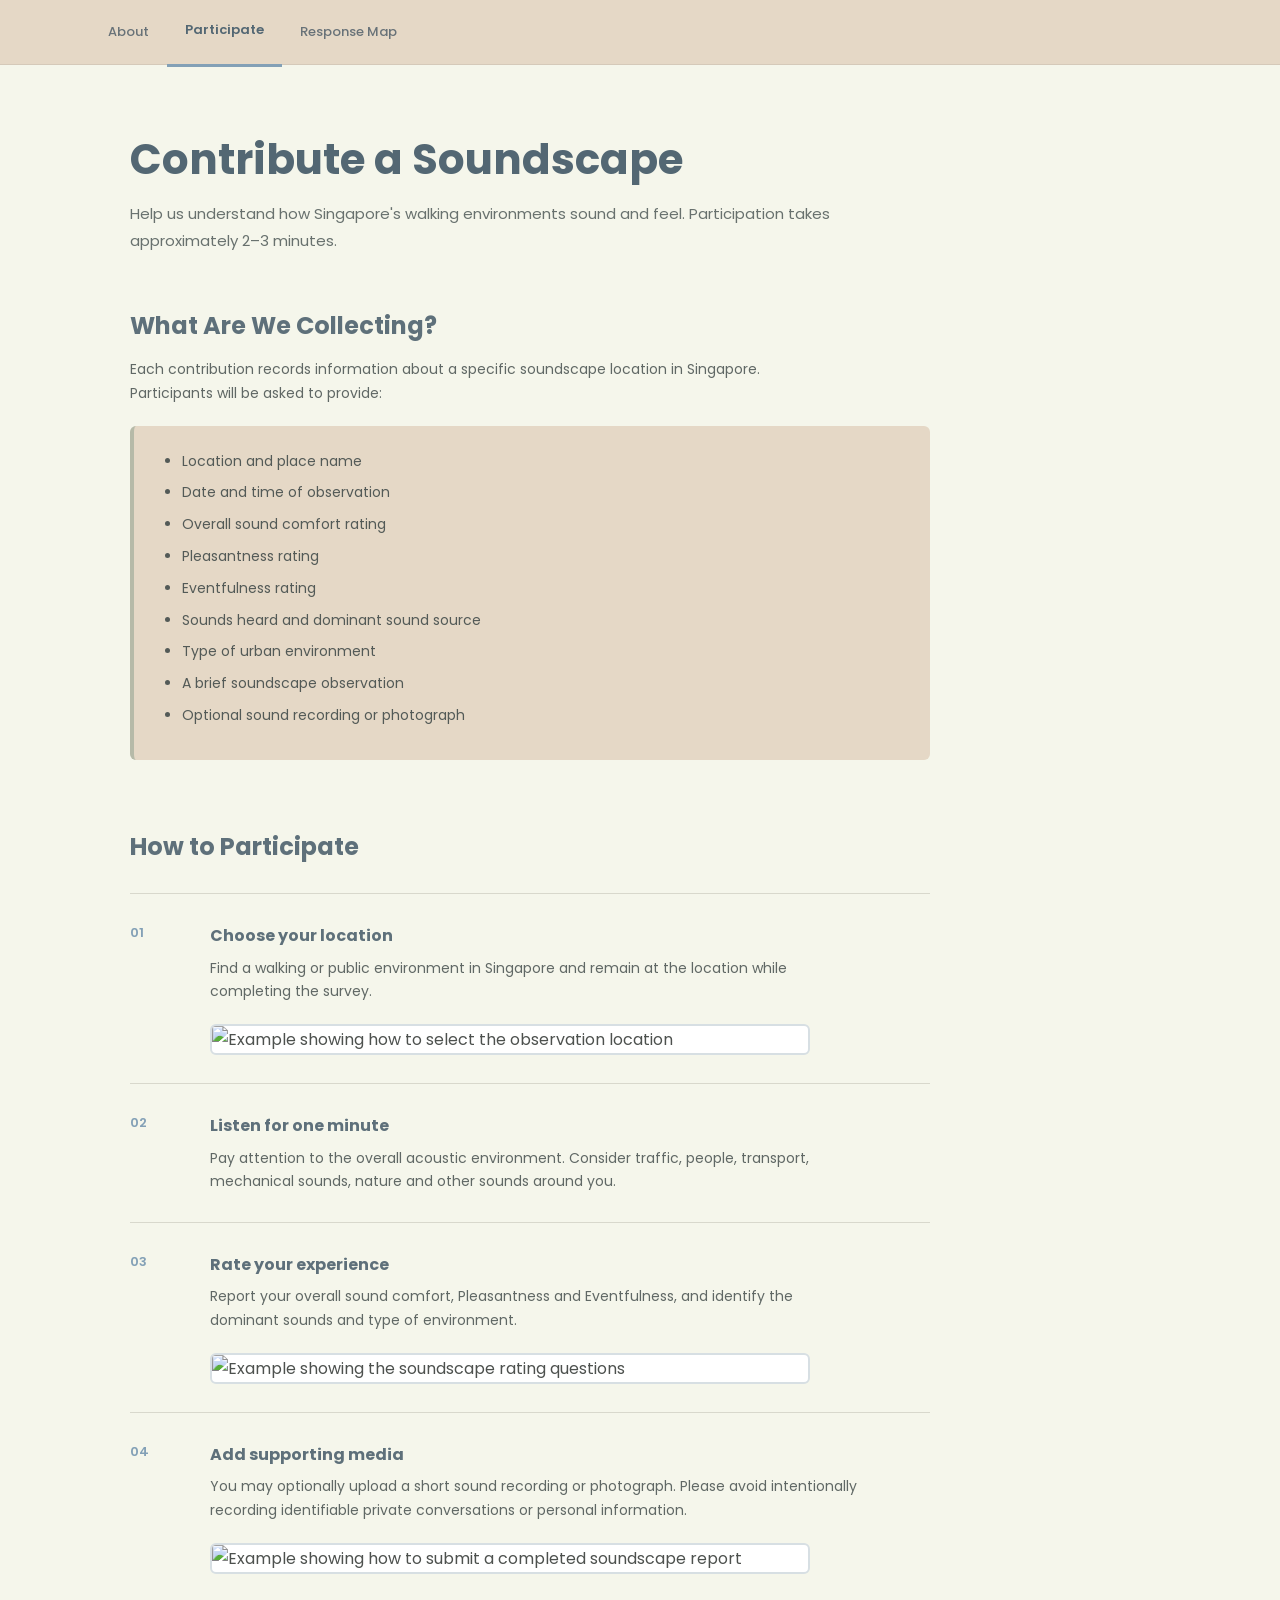
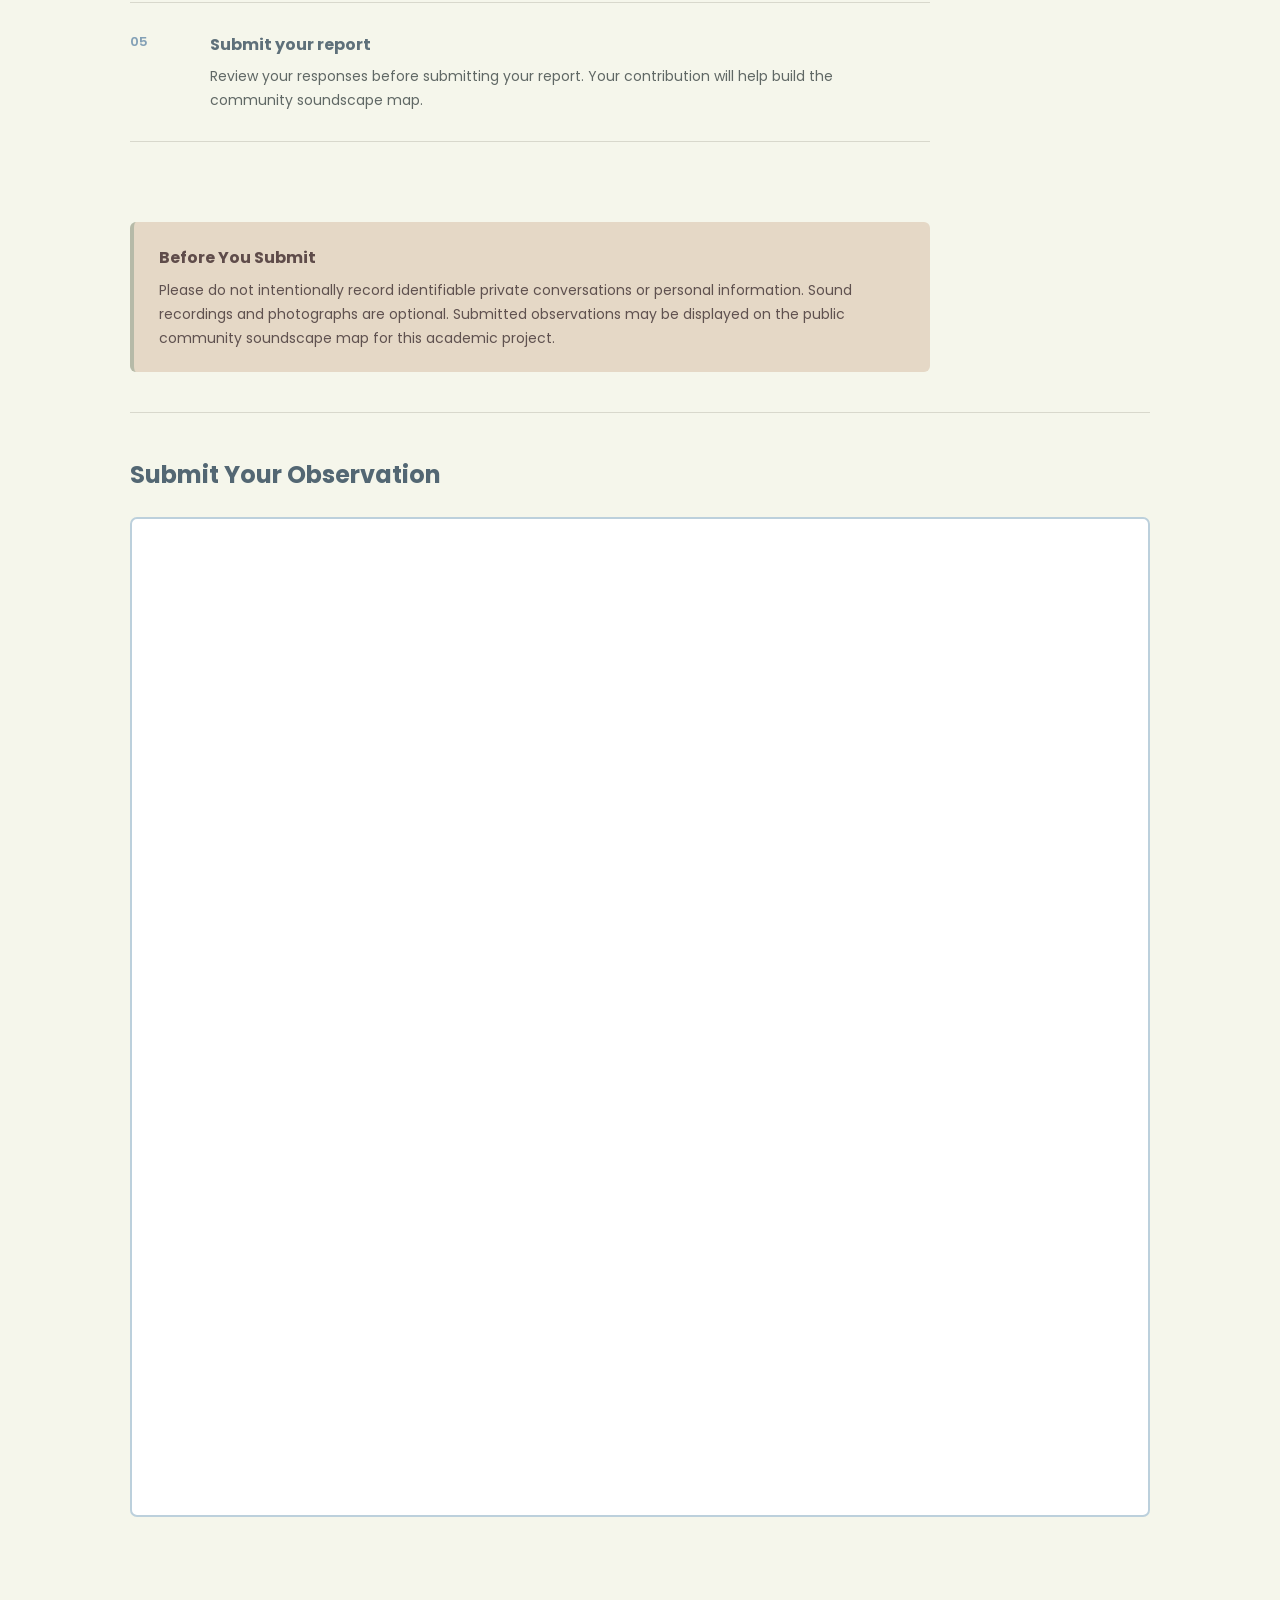
==== crowdsourcing.html @ 05c8371d "Initial Upload" ====
<!DOCTYPE html>
<html>
    
<head>
    <title>Participate | Singapore Soundscape Report</title>
    <link rel="stylesheet" href="css/style.css">
</head>

<body>   
    <div class="topnav">
        <a href="index.html">About</a>
        <a class="active" href="crowdsourcing.html">Participate</a>
        <a href="map.html">Response Map</a> 
    </div>
    <div class="page-container">

        <h1>Contribute a Soundscape</h1>

        <p class="intro">
            Help us understand how Singapore's walking environments
            sound and feel. Participation takes approximately
            2–3 minutes.
        </p>

        <div class="data-collected">

            <h2>What Are We Collecting?</h2>

            <p>
                Each contribution records information about a specific
                soundscape location in Singapore. Participants will be
                asked to provide:
            </p>

            <ul>
                <li>Location and place name</li>
                <li>Date and time of observation</li>
                <li>Overall sound comfort rating</li>
                <li>Pleasantness rating</li>
                <li>Eventfulness rating</li>
                <li>Sounds heard and dominant sound source</li>
                <li>Type of urban environment</li>
                <li>A brief soundscape observation</li>
                <li>Optional sound recording or photograph</li>
            </ul>

        </div>


        <div class="instructions">

            <h2>How to Participate</h2>


            <div class="instruction-step">

                <span class="step-number">01</span>

                <div>
                    <h3>Choose your location</h3>

                    <p>
                        Find a walking or public environment in Singapore
                        and remain at the location while completing the
                        survey.
                    </p>

                    <img
                        class="instruction-image"
                        src="images/location-guide.png"
                        alt="Example showing how to select the observation location">
                </div>

            </div>


            <div class="instruction-step">

                <span class="step-number">02</span>

                <div>
                    <h3>Listen for one minute</h3>

                    <p>
                        Pay attention to the overall acoustic environment.
                        Consider traffic, people, transport, mechanical
                        sounds, nature and other sounds around you.
                    </p>
                </div>

            </div>


            <div class="instruction-step">

                <span class="step-number">03</span>

                <div>
                    <h3>Rate your experience</h3>

                    <p>
                        Report your overall sound comfort, Pleasantness
                        and Eventfulness, and identify the dominant sounds
                        and type of environment.
                    </p>

                    <img
                        class="instruction-image"
                        src="images/rating-guide.png"
                        alt="Example showing the soundscape rating questions">
                </div>

            </div>


            <div class="instruction-step">

                <span class="step-number">04</span>

                <div>
                    <h3>Add supporting media</h3>

                    <p>
                        You may optionally upload a short sound recording
                        or photograph. Please avoid intentionally recording
                        identifiable private conversations or personal
                        information.
                    </p>

                    <img
                        class="instruction-image"
                        src="images/media-guide.png"
                        alt="Example showing how to submit a completed soundscape report">
                </div>

            </div>


            <div class="instruction-step">

                <span class="step-number">05</span>

                <div>
                    <h3>Submit your report</h3>

                    <p>
                        Review your responses before submitting your report.
                        Your contribution will help build the community
                        soundscape map.
                    </p>
                </div>

            </div>

        </div>

        <div class="privacy-note">

            <h3>Before You Submit</h3>

            <p>
                Please do not intentionally record identifiable private
                conversations or personal information. Sound recordings and
                photographs are optional. Submitted observations may be displayed
                on the public community soundscape map for this academic project.
            </p>

        </div>


        <div class="survey-section">

            <h2>Submit Your Observation</h2>

            <iframe
                src="https://singaporesoundscape.ushahidi.io/post/create/2"
                width="100%"
                height="1000"
                frameborder="0"
                allow="geolocation; microphone"
                title="Singapore Soundscape Report Survey">
            </iframe>

        </div>

    </div>
</body>
</html>
---- css/style.css ----
/* ==================================================
   SINGAPORE SOUNDSCAPE REPORT
   DEP5118 Assignment 3

   COLOUR PALETTE
   Ivory        #F5F6EB
   Sage Green   #B6BAA8
   Dusty Rose   #D0A19D
   Sand Stone   #E5D8C6
   Dusty Blue   #83A0B6
   ================================================== */

@import url('https://fonts.googleapis.com/css2?family=Poppins:wght@400;500;600&display=swap');


/* ==================================================
   GENERAL
   ================================================== */

* {
    box-sizing: border-box;
}

html {
    scroll-behavior: smooth;
}

body {
    margin: 0;
    padding: 0;

    font-family: 'Poppins', sans-serif;

    color: #4D514E;
    background-color: #F5F6EB;

    line-height: 1.7;
}

h1,
h2,
h3,
p {
    margin-top: 0;
}

h1 {
    font-size: 42px;
    line-height: 1.2;
    margin-bottom: 25px;

    color: #536773;
}

h2 {
    font-size: 24px;
    line-height: 1.4;
    margin-bottom: 20px;

    color: #5E707A;
}

h3 {
    font-size: 16px;
    margin-bottom: 7px;

    color: #5E707A;
}

p {
    font-size: 14px;
}


/* ==================================================
   NAVIGATION
   ================================================== */

.topnav {
    width: 100%;
    height: 65px;

    display: flex;
    align-items: center;

    padding: 0 7%;

    background-color: #E5D8C6;
    border-bottom: 1px solid #D5C9B9;

    position: sticky;
    top: 0;
    z-index: 1000;
}

.topnav a {
    color: #687278;

    padding: 22px 18px;

    text-decoration: none;
    font-size: 13px;
    font-weight: 500;

    transition:
        color 0.2s ease,
        background-color 0.2s ease;
}

.topnav a:hover {
    color: #536773;
    background-color: rgba(131, 160, 182, 0.15);
}

.topnav a.active {
    color: #536773;
    font-weight: 600;

    border-bottom: 3px solid #83A0B6;
}


/* ==================================================
   HOME PAGE
   ================================================== */

.hero {
    min-height: calc(100vh - 65px);

    display: flex;
    flex-direction: column;
    justify-content: center;

    max-width: 850px;

    margin: 0 auto;
    padding: 80px 40px;
}

.eyebrow {
    font-size: 12px;
    font-weight: 600;

    letter-spacing: 1.5px;
    text-transform: uppercase;

    margin-bottom: 20px;

    color: #83A0B6;
}

.hero h1 {
    font-size: 56px;
    margin-bottom: 20px;

    color: #536773;
}

.hero h2 {
    max-width: 700px;

    font-size: 25px;
    font-weight: 400;

    color: #718087;

    margin-bottom: 40px;
}

.hero p:not(.eyebrow) {
    max-width: 700px;

    font-size: 15px;
    line-height: 1.9;

    color: #59615E;
}


/* ==================================================
   BUTTON
   ================================================== */

.button {
    display: inline-block;
    align-self: flex-start;

    margin-top: 25px;
    padding: 13px 22px;

    background-color: #83A0B6;
    color: #FFFFFF;

    text-decoration: none;
    font-size: 13px;
    font-weight: 500;

    border-radius: 5px;

    transition:
        background-color 0.2s ease,
        transform 0.2s ease;
}

.button:hover {
    background-color: #6F8EA5;
    color: #FFFFFF;

    transform: translateY(-1px);
}


/* ==================================================
   STANDARD PAGE LAYOUT
   ================================================== */

.page-container {
    max-width: 1100px;

    margin: 0 auto;
    padding: 70px 40px 100px;
}

.page-container > h1 {
    margin-bottom: 15px;
}

.intro {
    max-width: 700px;

    color: #68716E;

    font-size: 15px;
    line-height: 1.8;

    margin-bottom: 55px;
}


/* ==================================================
   WHAT ARE WE COLLECTING?
   ================================================== */

.data-collected {
    max-width: 800px;

    margin-bottom: 70px;
}

.data-collected h2 {
    margin-bottom: 15px;
}

.data-collected p {
    max-width: 700px;

    color: #606865;
}

.data-collected ul {
    padding: 24px 30px 24px 48px;
    margin-top: 20px;

    background-color: #E5D8C6;

    border-left: 4px solid #B6BAA8;
    border-radius: 6px;
}

.data-collected li {
    margin-bottom: 8px;

    font-size: 14px;
    color: #535A57;
}


/* ==================================================
   PARTICIPATION INSTRUCTIONS
   ================================================== */

.instructions {
    max-width: 800px;

    margin-bottom: 80px;
}

.instructions > h2 {
    margin-bottom: 30px;
}

.instruction-step {
    display: grid;

    grid-template-columns: 60px 1fr;
    gap: 20px;

    padding: 28px 0;

    border-top: 1px solid #D8D8CC;
}

.instruction-step:last-child {
    border-bottom: 1px solid #D8D8CC;
}

.step-number {
    font-size: 13px;
    font-weight: 600;

    color: #83A0B6;
}

.instruction-step h3 {
    font-size: 16px;

    color: #5E707A;
}

.instruction-step p {
    max-width: 650px;

    margin-bottom: 0;

    color: #606865;
}


/* ==================================================
   INSTRUCTION IMAGES
   ================================================== */

.instruction-image {
    display: block;

    width: 100%;
    max-width: 600px;

    margin-top: 20px;

    background-color: #FFFFFF;

    border: 2px solid #D7DFE3;
    border-radius: 6px;
}

.image-caption {
    margin-top: 7px !important;

    font-size: 11px !important;
    color: #7A817E !important;
}


/* ==================================================
   PRIVACY NOTE
   ================================================== */

.privacy-note {
    max-width: 800px;

    margin: 40px 0;
    padding: 22px 25px;

    background-color: #E5D8C6;

    border-left: 4px solid #B6BAA8;
    border-radius: 6px;
}

.privacy-note h3 {
    margin-bottom: 8px;

    color: #5F4C4A;
}

.privacy-note p {
    margin-bottom: 0;

    color: #5F514F;
}


/* ==================================================
   USHAHIDI SURVEY
   ================================================== */

.survey-section {
    margin-top: 40px;

    padding-top: 45px;

    border-top: 1px solid #D8D8CC;
}

.survey-section h2 {
    margin-bottom: 25px;

    color: #536773;
}

.survey-section iframe {
    display: block;

    width: 100%;

    background-color: #FFFFFF;

    border: 2px solid #BCD0DC;
    border-radius: 7px;
}


/* ==================================================
   RESPONSE MAP
   ================================================== */

.map-frame {
    width: 100%;

    margin-top: 30px;
    margin-bottom: 50px;

    background-color: #FFFFFF;

    border: 2px solid #BCD0DC;
    border-radius: 7px;

    overflow: hidden;
}

.map-frame iframe {
    display: block;

    width: 100%;

    border: 0;
}

.map-explanation {
    max-width: 750px;

    padding: 25px;

    background-color: #E5D8C6;

    border-left: 4px solid #B6BAA8;
    border-radius: 6px;
}

.map-explanation h2 {
    margin-bottom: 15px;

    color: #5F4C4A;
}

.map-explanation p {
    color: #606865;
}

.map-explanation p:last-child {
    margin-bottom: 0;
}


/* ==================================================
   LINKS
   ================================================== */

a {
    color: #718FA6;
}

a:hover {
    color: #536773;
}


/* ==================================================
   TEXT SELECTION
   ================================================== */

::selection {
    background-color: #BCD1DE;
    color: #4B5960;
}


/* ==================================================
   MOBILE
   ================================================== */

@media (max-width: 750px) {

    .topnav {
        padding: 0 15px;
    }

    .topnav a {
        padding: 22px 10px;
        font-size: 11px;
    }

    .hero {
        padding: 60px 25px;
    }

    .hero h1 {
        font-size: 38px;
    }

    .hero h2 {
        font-size: 20px;
    }

    .page-container {
        padding: 50px 25px 80px;
    }

    h1 {
        font-size: 32px;
    }

    .instruction-step {
        grid-template-columns: 40px 1fr;
        gap: 12px;
    }

    .survey-section iframe {
        height: 900px;
    }

    .map-frame iframe {
        height: 600px;
    }
}
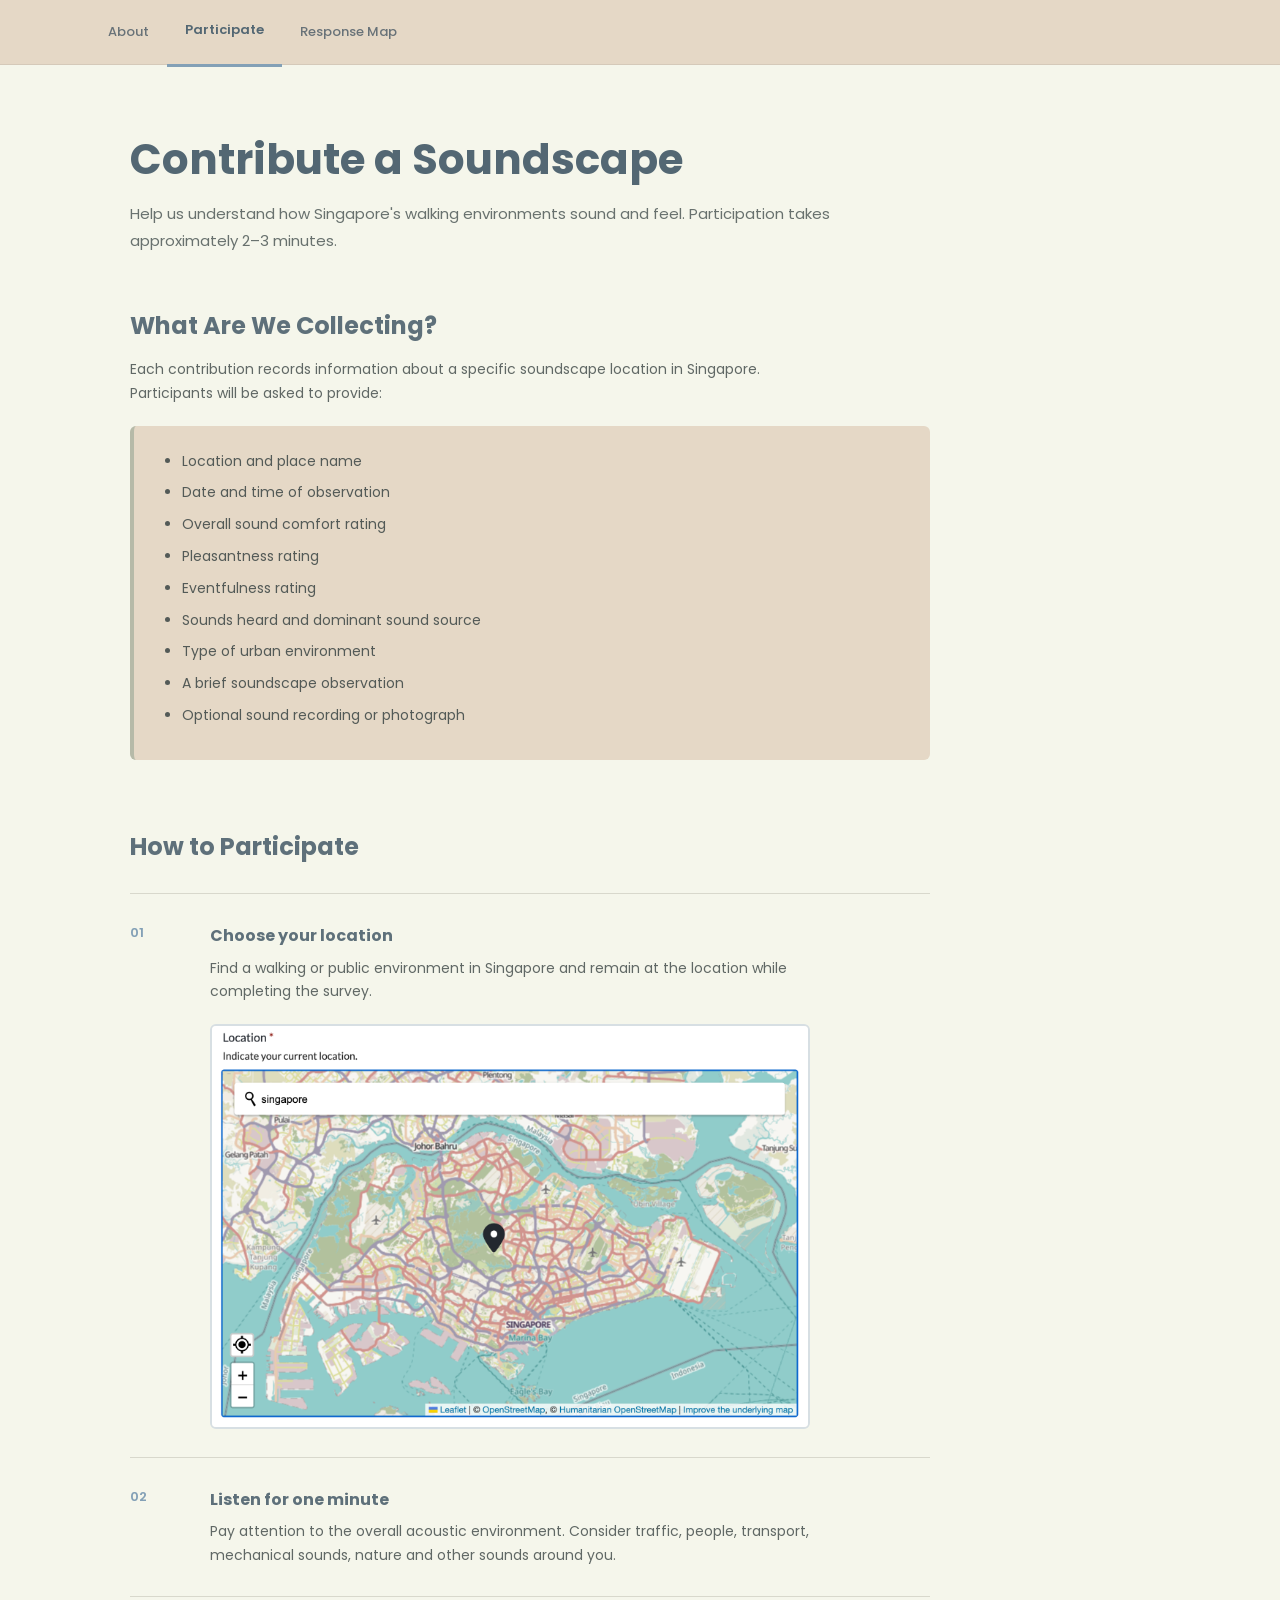
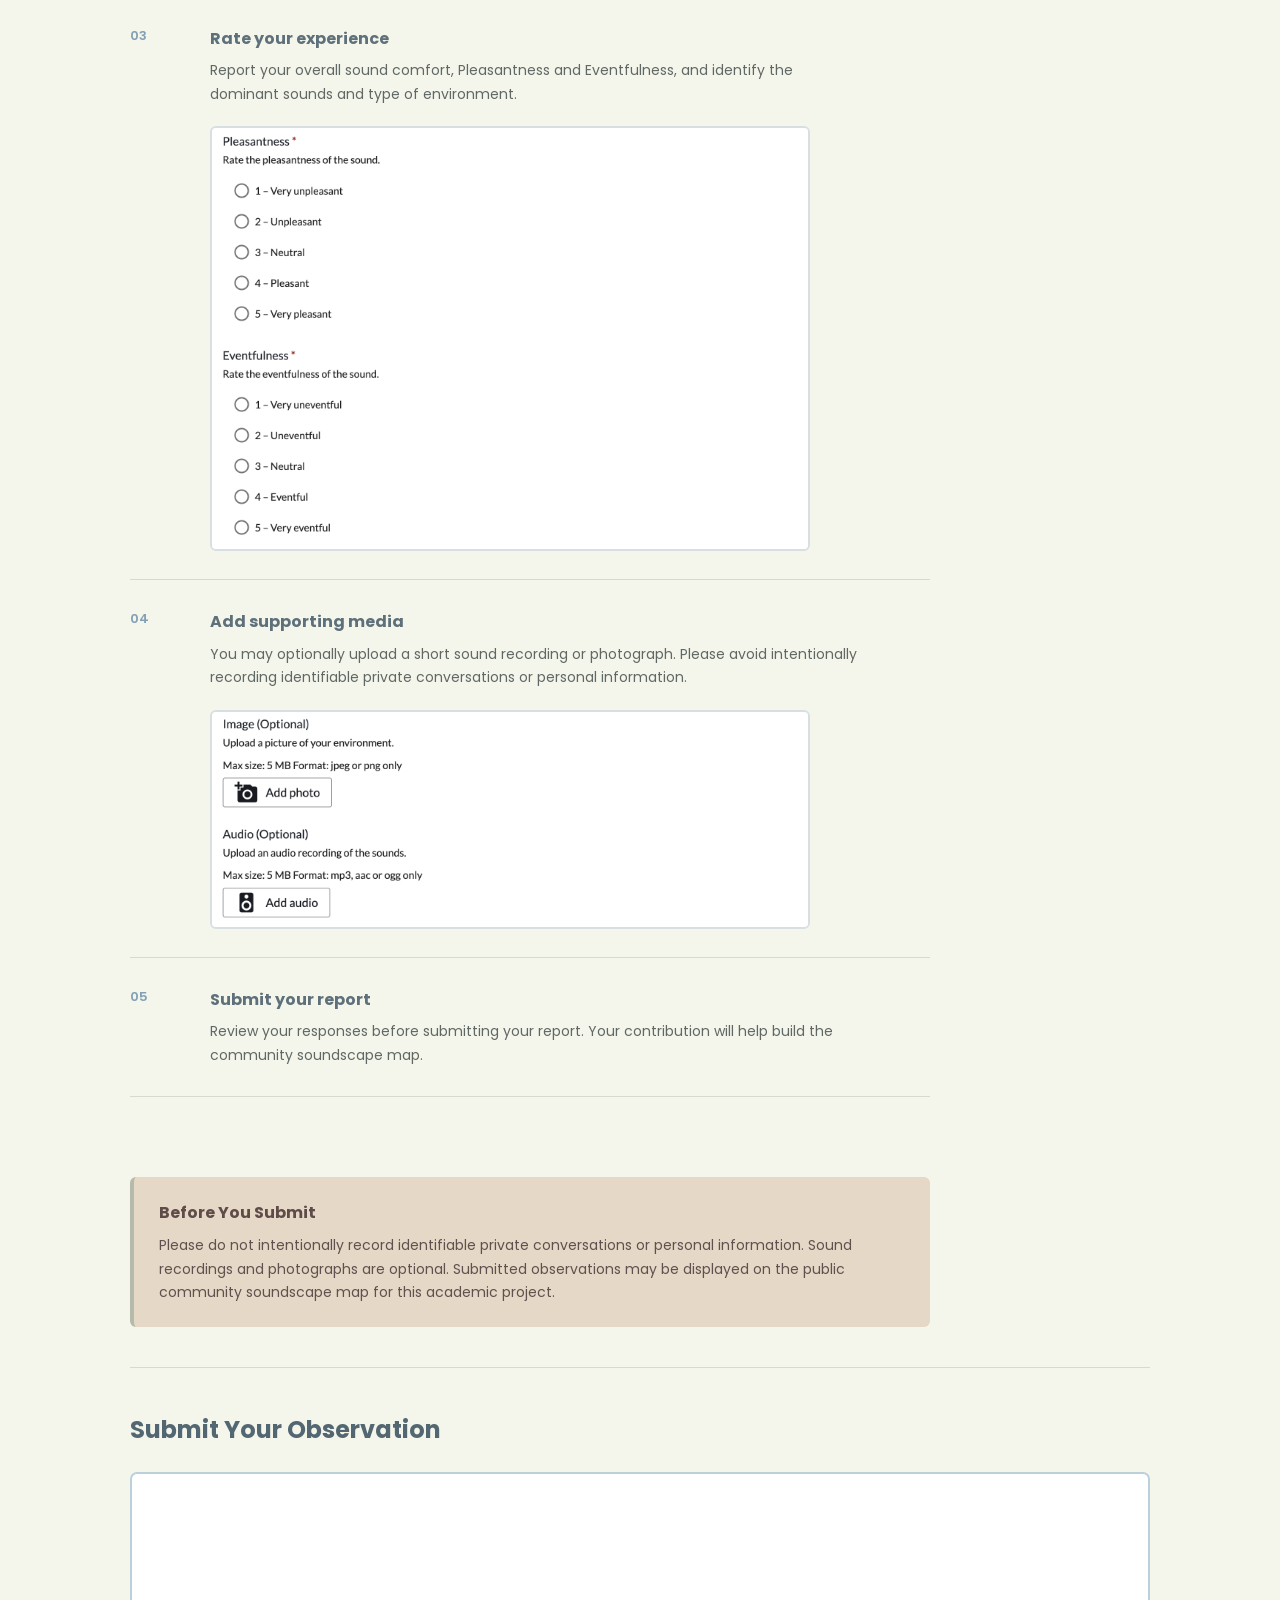
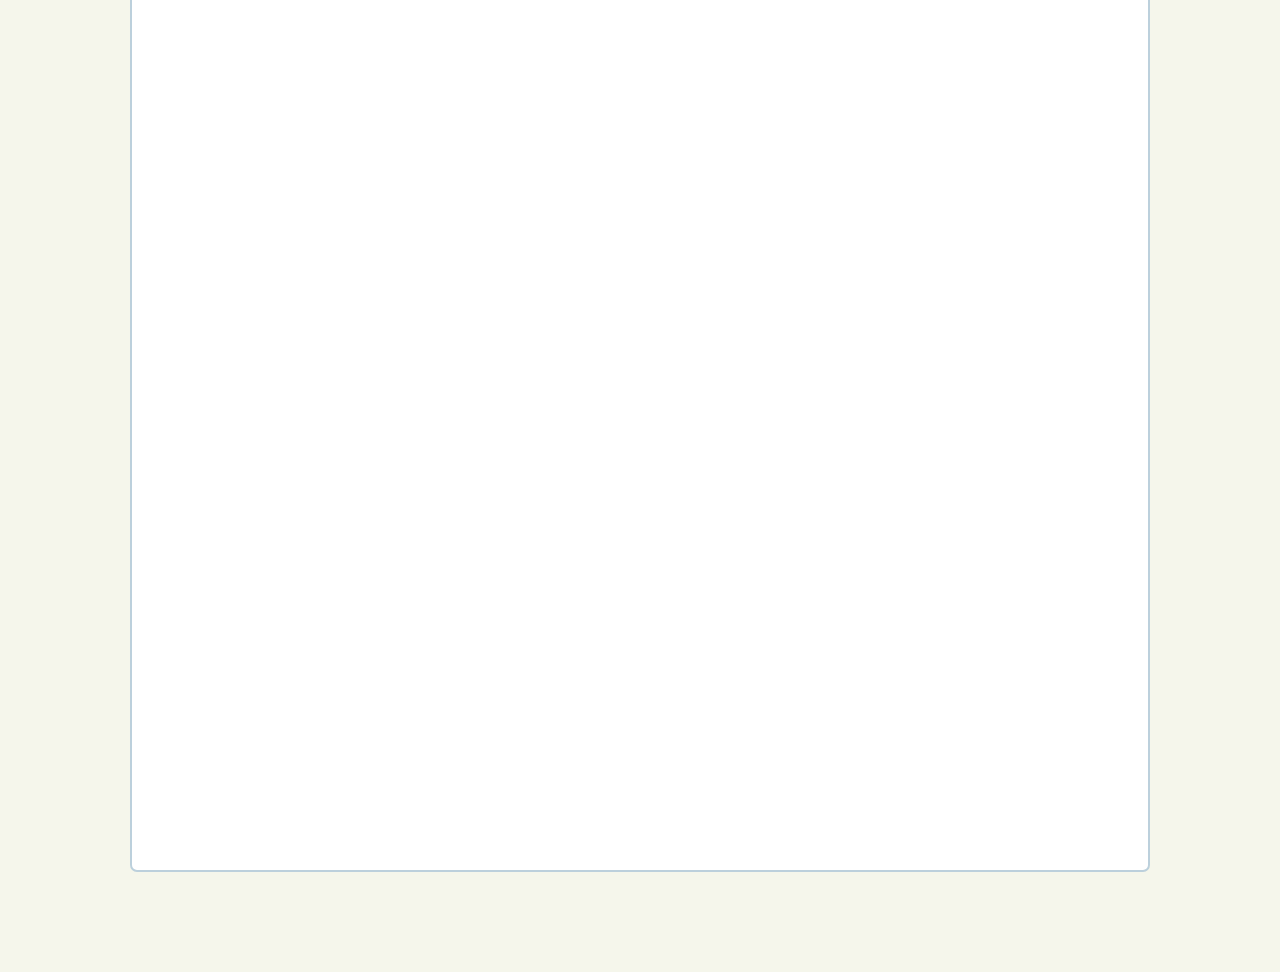
==== commit 3541dea9: "Update crowdsourcing.html" ====
--- a/crowdsourcing.html
+++ b/crowdsourcing.html
@@ -67,7 +67,7 @@
 
                     <img
                         class="instruction-image"
-                        src="images/location-guide.png"
+                        src="Images/location-guide.png"
                         alt="Example showing how to select the observation location">
                 </div>
 
@@ -106,7 +106,7 @@
 
                     <img
                         class="instruction-image"
-                        src="images/rating-guide.png"
+                        src="Images/rating-guide.png"
                         alt="Example showing the soundscape rating questions">
                 </div>
 
@@ -129,7 +129,7 @@
 
                     <img
                         class="instruction-image"
-                        src="images/media-guide.png"
+                        src="Images/media-guide.png"
                         alt="Example showing how to submit a completed soundscape report">
                 </div>
 
@@ -185,4 +185,4 @@
 
     </div>
 </body>
-</html>+</html>
